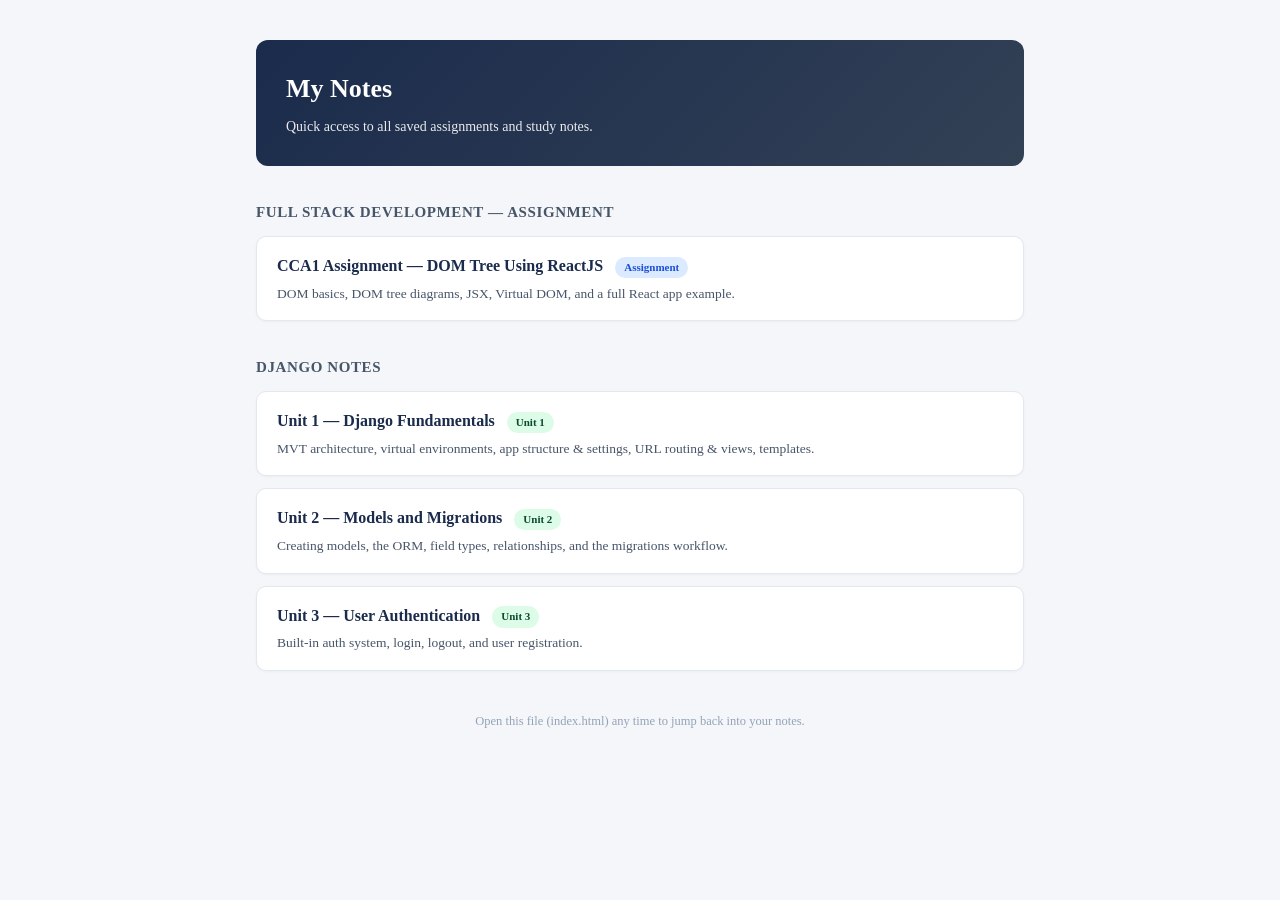
==== index.html @ 53de4a05 "first commit" ====
<!DOCTYPE html>
<html lang="en">
<head>
<meta charset="UTF-8" />
<meta name="viewport" content="width=device-width, initial-scale=1.0" />
<title>My Notes — Home</title>
<style>
  :root{ --ink:#1a2b4c; --sub:#475569; --line:#e2e8f0; --bg:#f4f6f9; }
  *{box-sizing:border-box;}
  body{
    margin:0; background:var(--bg); color:#1e293b;
    font-family:"Segoe UI", Roboto, Georgia, "Times New Roman", serif;
    line-height:1.6;
  }
  .page{max-width:820px; margin:0 auto; padding:40px 26px 60px;}
  .topbar{
    background:linear-gradient(135deg,#1a2b4c,#334155);
    color:#fff; padding:28px 30px; border-radius:12px; margin-bottom:30px;
  }
  .topbar h1{margin:0 0 6px; font-size:26px;}
  .topbar p{margin:0; font-size:14px; opacity:.9;}
  h2.section-title{font-size:15px; color:var(--sub); text-transform:uppercase; letter-spacing:.04em; margin:34px 0 12px;}
  .card{
    display:block; background:#fff; border:1px solid var(--line); border-radius:10px;
    padding:16px 20px; margin-bottom:12px; text-decoration:none; color:inherit;
    box-shadow:0 1px 3px rgba(0,0,0,.04); transition:box-shadow .15s, transform .15s;
  }
  .card:hover{ box-shadow:0 4px 12px rgba(0,0,0,.08); transform:translateY(-1px); }
  .card-title{font-size:16px; font-weight:600; color:var(--ink); margin:0 0 4px;}
  .card-desc{font-size:13.5px; color:var(--sub); margin:0;}
  .badge{
    display:inline-block; font-size:11px; font-weight:600; padding:2px 9px;
    border-radius:20px; margin-left:8px; vertical-align:middle;
  }
  .badge.assignment{background:#dbeafe; color:#1d4ed8;}
  .badge.unit{background:#dcfce7; color:#0c4a2f;}
  footer{margin-top:40px; font-size:12.5px; color:#94a3b8; text-align:center;}
</style>
</head>
<body>
<div class="page">

  <div class="topbar">
    <h1>My Notes</h1>
    <p>Quick access to all saved assignments and study notes.</p>
  </div>

  <h2 class="section-title">Full Stack Development — Assignment</h2>
  <a class="card" href="CCA1_Assignment_FSD_Solution.html">
    <div class="card-title">CCA1 Assignment — DOM Tree Using ReactJS <span class="badge assignment">Assignment</span></div>
    <p class="card-desc">DOM basics, DOM tree diagrams, JSX, Virtual DOM, and a full React app example.</p>
  </a>

  <h2 class="section-title">Django Notes</h2>
  <a class="card" href="unit1_django_fundamentals.html">
    <div class="card-title">Unit 1 — Django Fundamentals <span class="badge unit">Unit 1</span></div>
    <p class="card-desc">MVT architecture, virtual environments, app structure &amp; settings, URL routing &amp; views, templates.</p>
  </a>
  <a class="card" href="unit2_models_migrations.html">
    <div class="card-title">Unit 2 — Models and Migrations <span class="badge unit">Unit 2</span></div>
    <p class="card-desc">Creating models, the ORM, field types, relationships, and the migrations workflow.</p>
  </a>
  <a class="card" href="unit3_user_authentication.html">
    <div class="card-title">Unit 3 — User Authentication <span class="badge unit">Unit 3</span></div>
    <p class="card-desc">Built-in auth system, login, logout, and user registration.</p>
  </a>

  <footer>Open this file (index.html) any time to jump back into your notes.</footer>

</div>
</body>
</html>
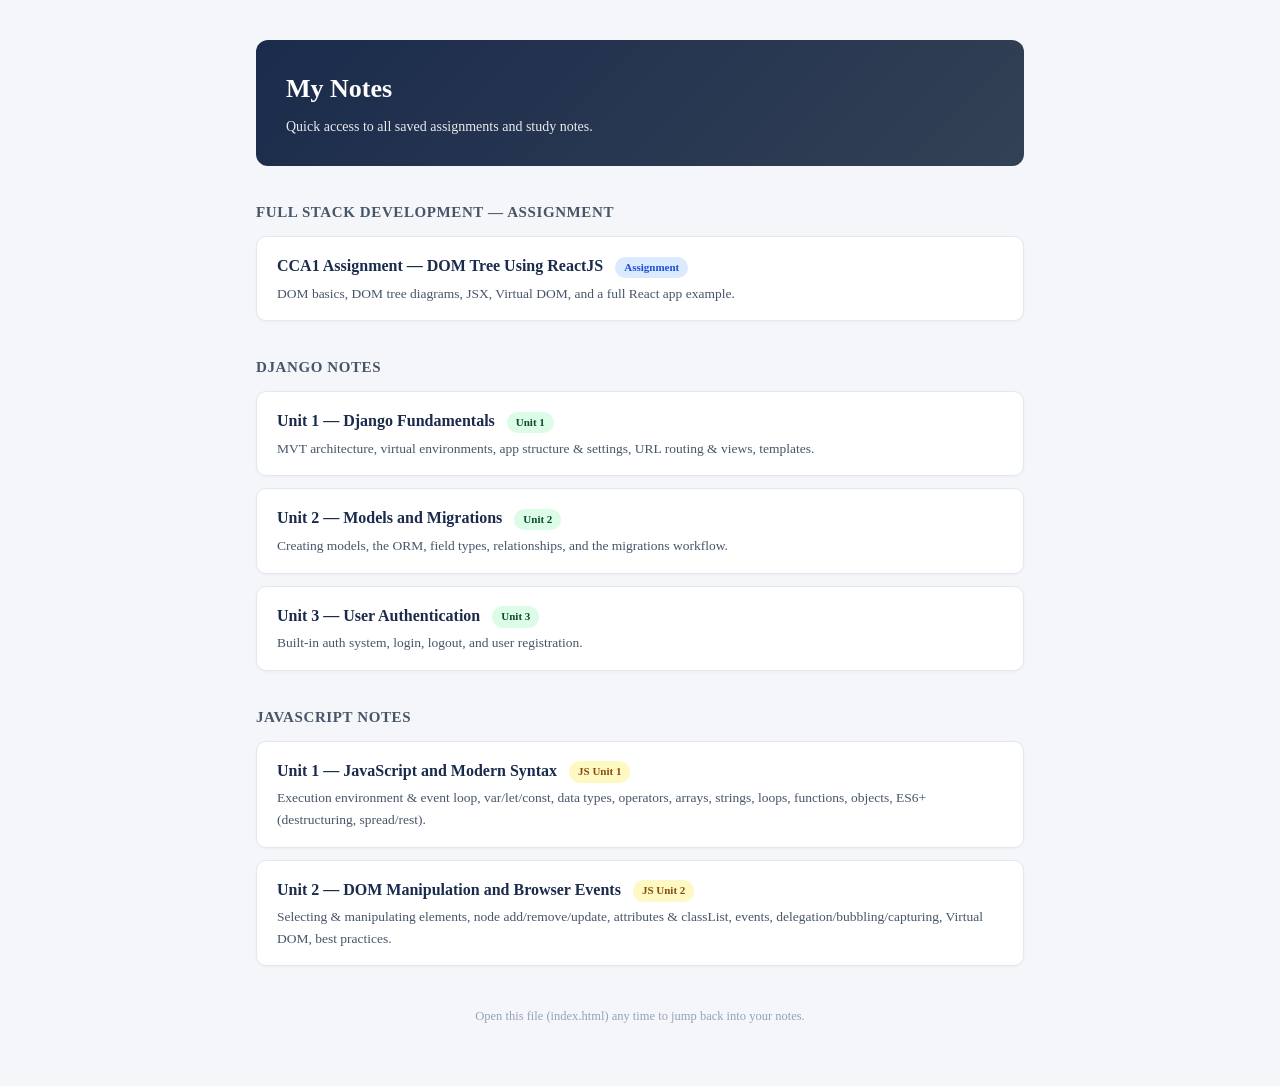
==== commit 684b3fb9: "new questions" ====
--- a/index.html
+++ b/index.html
@@ -34,6 +34,7 @@
   }
   .badge.assignment{background:#dbeafe; color:#1d4ed8;}
   .badge.unit{background:#dcfce7; color:#0c4a2f;}
+  .badge.js{background:#fef9c3; color:#854d0e;}
   footer{margin-top:40px; font-size:12.5px; color:#94a3b8; text-align:center;}
 </style>
 </head>
@@ -65,6 +66,16 @@
     <p class="card-desc">Built-in auth system, login, logout, and user registration.</p>
   </a>
 
+  <h2 class="section-title">JavaScript Notes</h2>
+  <a class="card" href="js_unit1_modern_syntax.html">
+    <div class="card-title">Unit 1 — JavaScript and Modern Syntax <span class="badge js">JS Unit 1</span></div>
+    <p class="card-desc">Execution environment &amp; event loop, var/let/const, data types, operators, arrays, strings, loops, functions, objects, ES6+ (destructuring, spread/rest).</p>
+  </a>
+  <a class="card" href="js_unit2_dom_events.html">
+    <div class="card-title">Unit 2 — DOM Manipulation and Browser Events <span class="badge js">JS Unit 2</span></div>
+    <p class="card-desc">Selecting &amp; manipulating elements, node add/remove/update, attributes &amp; classList, events, delegation/bubbling/capturing, Virtual DOM, best practices.</p>
+  </a>
+
   <footer>Open this file (index.html) any time to jump back into your notes.</footer>
 
 </div>
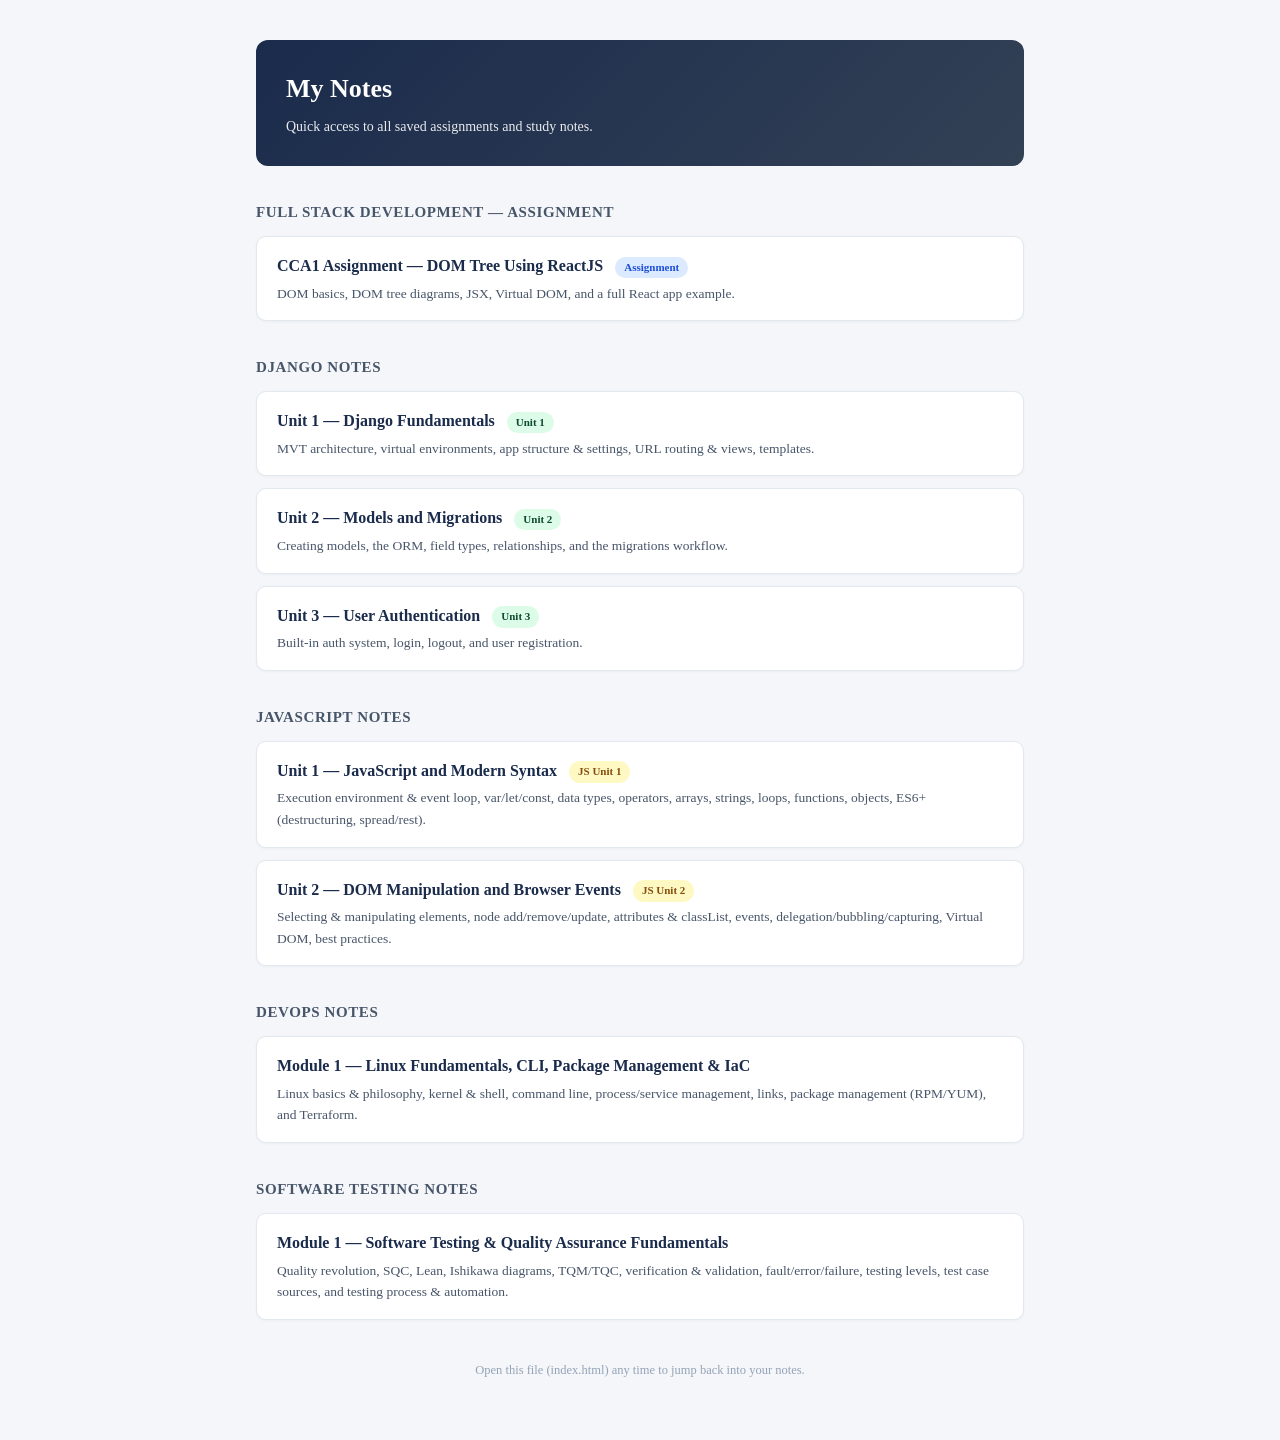
==== commit e373c69e: "two new md files" ====
--- a/index.html
+++ b/index.html
@@ -76,6 +76,18 @@
     <p class="card-desc">Selecting &amp; manipulating elements, node add/remove/update, attributes &amp; classList, events, delegation/bubbling/capturing, Virtual DOM, best practices.</p>
   </a>
 
+  <h2 class="section-title">DevOps Notes</h2>
+  <a class="card" href="module1_linux_fundamentals.html">
+    <div class="card-title">Module 1 — Linux Fundamentals, CLI, Package Management &amp; IaC</div>
+    <p class="card-desc">Linux basics &amp; philosophy, kernel &amp; shell, command line, process/service management, links, package management (RPM/YUM), and Terraform.</p>
+  </a>
+
+  <h2 class="section-title">Software Testing Notes</h2>
+  <a class="card" href="module1_software_testing.html">
+    <div class="card-title">Module 1 — Software Testing &amp; Quality Assurance Fundamentals</div>
+    <p class="card-desc">Quality revolution, SQC, Lean, Ishikawa diagrams, TQM/TQC, verification &amp; validation, fault/error/failure, testing levels, test case sources, and testing process &amp; automation.</p>
+  </a>
+
   <footer>Open this file (index.html) any time to jump back into your notes.</footer>
 
 </div>
